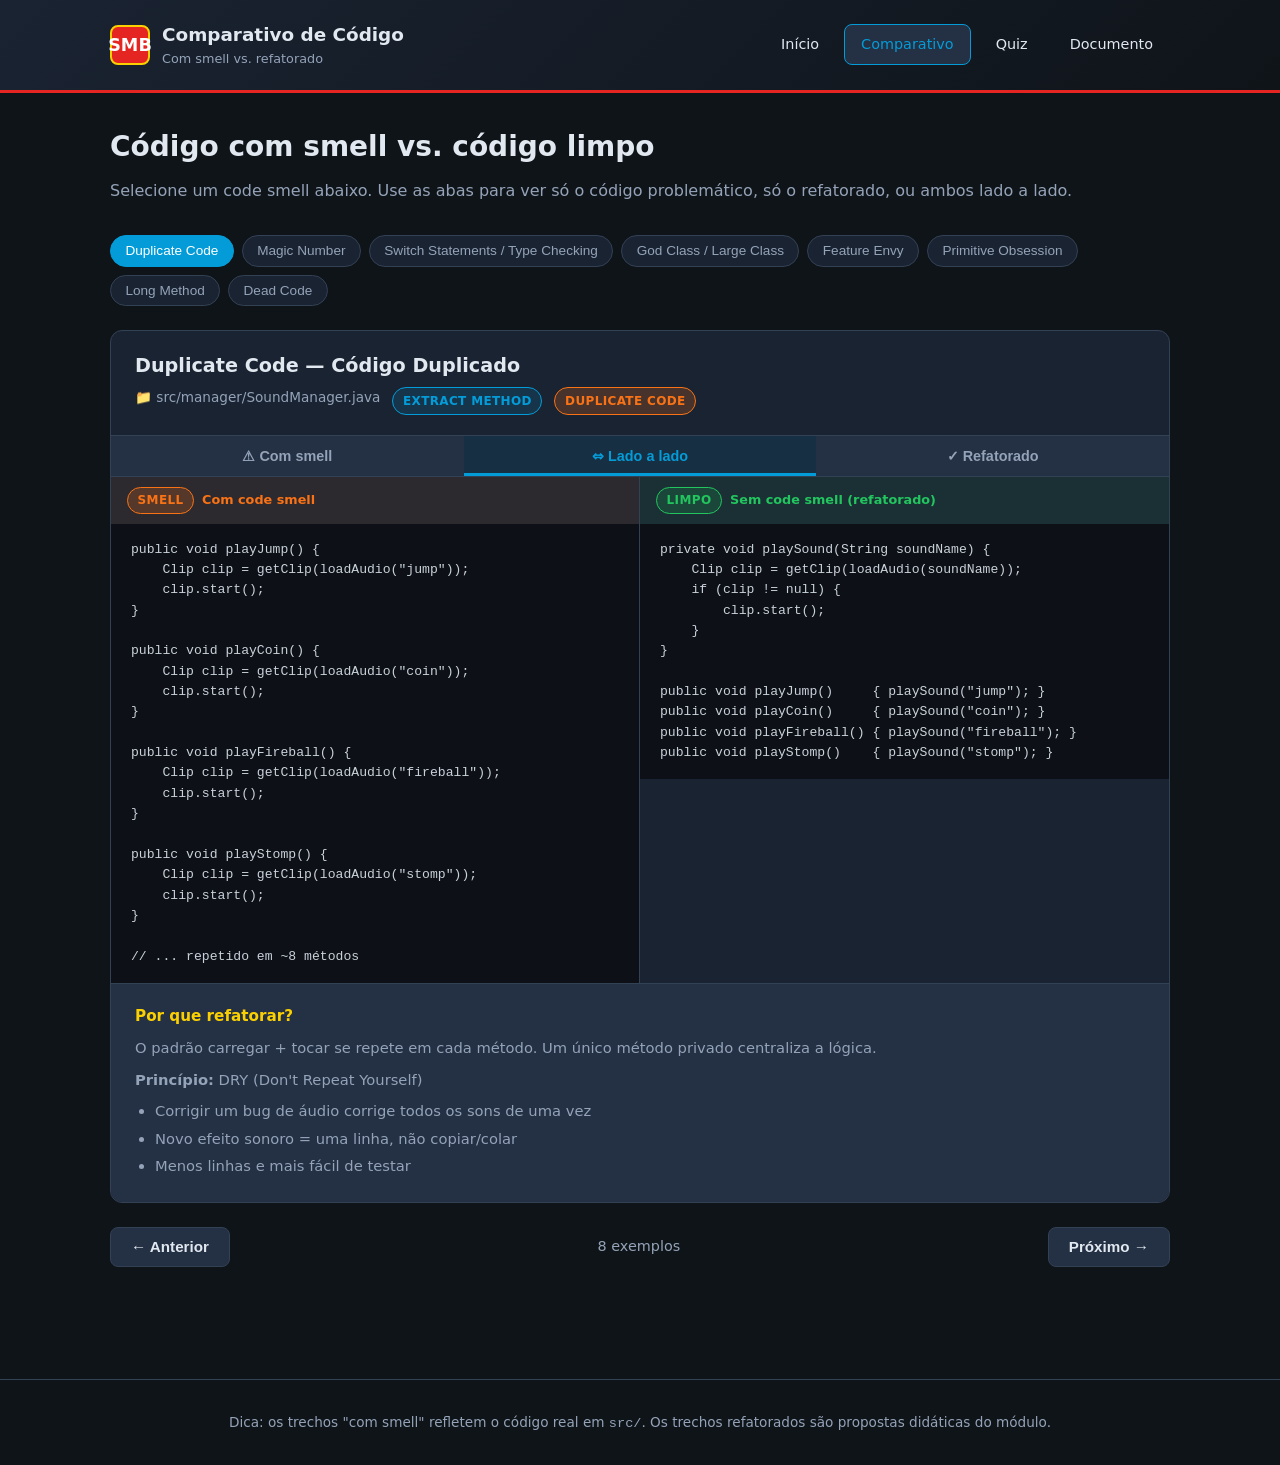
==== docs/interativo/comparativo.html @ 70bccb11 "Commit Inicial" ====
<!DOCTYPE html>
<html lang="pt-BR">
<head>
  <meta charset="UTF-8">
  <meta name="viewport" content="width=device-width, initial-scale=1.0">
  <title>Comparativo — Code Smells | Caso Prático</title>
  <link rel="stylesheet" href="css/style.css">
</head>
<body>
  <header class="site-header">
    <div class="container">
      <div class="logo">
        <div class="logo-icon">SMB</div>
        <div>
          <h1>Comparativo de Código</h1>
          <p>Com smell vs. refatorado</p>
        </div>
      </div>
      <nav>
        <a href="index.html">Início</a>
        <a href="comparativo.html" class="active">Comparativo</a>
        <a href="quiz.html">Quiz</a>
        <a href="../CASO-PRATICO-REFATORACAO.md">Documento</a>
      </nav>
    </div>
  </header>

  <main class="container">
    <h2 class="page-title">Código com smell vs. código limpo</h2>
    <p class="page-subtitle">
      Selecione um code smell abaixo. Use as abas para ver só o código problemático,
      só o refatorado, ou ambos lado a lado.
    </p>

    <div class="smell-nav" id="smell-nav"></div>

    <div id="comparison-panel" class="comparison-panel"></div>

    <div class="comparison-nav-buttons">
      <button class="btn btn-secondary" id="prev-btn">← Anterior</button>
      <span id="comparison-counter" style="color:var(--muted);align-self:center;font-size:0.9rem"></span>
      <button class="btn btn-secondary" id="next-btn">Próximo →</button>
    </div>
  </main>

  <footer>
    Dica: os trechos "com smell" refletem o código real em <code>src/</code>.
    Os trechos refatorados são propostas didáticas do módulo.
  </footer>

  <script src="js/comparativo-data.js"></script>
  <script src="js/comparativo.js"></script>
</body>
</html>
---- docs/interativo/css/style.css ----
:root {
  --bg: #0f1419;
  --surface: #1a2332;
  --surface-2: #243044;
  --border: #334155;
  --text: #e2e8f0;
  --muted: #94a3b8;
  --mario-red: #e52521;
  --mario-blue: #049cd8;
  --mario-yellow: #fbd000;
  --mario-green: #43b047;
  --smell: #f97316;
  --clean: #22c55e;
  --wrong: #ef4444;
  --correct: #22c55e;
  --radius: 12px;
  --font: "Segoe UI", system-ui, -apple-system, sans-serif;
  --mono: "Cascadia Code", "Consolas", "Monaco", monospace;
}

* {
  box-sizing: border-box;
  margin: 0;
  padding: 0;
}

body {
  font-family: var(--font);
  background: var(--bg);
  color: var(--text);
  line-height: 1.6;
  min-height: 100vh;
}

a {
  color: var(--mario-blue);
  text-decoration: none;
}

a:hover {
  text-decoration: underline;
}

.container {
  max-width: 1100px;
  margin: 0 auto;
  padding: 2rem 1.25rem 4rem;
}

.site-header {
  background: linear-gradient(135deg, #1a2332 0%, #0f1419 100%);
  border-bottom: 3px solid var(--mario-red);
  padding: 1.25rem 0;
}

.site-header .container {
  padding-top: 0;
  padding-bottom: 0;
  display: flex;
  align-items: center;
  justify-content: space-between;
  flex-wrap: wrap;
  gap: 1rem;
}

.logo {
  display: flex;
  align-items: center;
  gap: 0.75rem;
}

.logo-icon {
  width: 40px;
  height: 40px;
  background: var(--mario-red);
  border-radius: 8px;
  display: flex;
  align-items: center;
  justify-content: center;
  font-weight: 800;
  font-size: 1.1rem;
  color: white;
  border: 2px solid var(--mario-yellow);
}

.logo h1 {
  font-size: 1.15rem;
  font-weight: 700;
}

.logo p {
  font-size: 0.8rem;
  color: var(--muted);
}

nav {
  display: flex;
  gap: 0.5rem;
  flex-wrap: wrap;
}

nav a {
  padding: 0.5rem 1rem;
  border-radius: 8px;
  color: var(--text);
  font-size: 0.9rem;
  border: 1px solid transparent;
  text-decoration: none;
}

nav a:hover {
  background: var(--surface-2);
  text-decoration: none;
}

nav a.active {
  background: var(--surface-2);
  border-color: var(--mario-blue);
  color: var(--mario-blue);
}

.hero {
  text-align: center;
  padding: 3rem 0 2rem;
}

.hero h2 {
  font-size: clamp(1.5rem, 4vw, 2.2rem);
  margin-bottom: 0.75rem;
}

.hero p {
  color: var(--muted);
  max-width: 640px;
  margin: 0 auto 2rem;
}

.card-grid {
  display: grid;
  grid-template-columns: repeat(auto-fit, minmax(280px, 1fr));
  gap: 1.25rem;
}

.card {
  background: var(--surface);
  border: 1px solid var(--border);
  border-radius: var(--radius);
  padding: 1.5rem;
  transition: transform 0.15s, border-color 0.15s;
}

.card:hover {
  transform: translateY(-2px);
  border-color: var(--mario-blue);
}

.card h3 {
  margin-bottom: 0.5rem;
  font-size: 1.1rem;
}

.card p {
  color: var(--muted);
  font-size: 0.95rem;
  margin-bottom: 1.25rem;
}

.btn {
  display: inline-flex;
  align-items: center;
  gap: 0.5rem;
  padding: 0.65rem 1.25rem;
  border-radius: 8px;
  font-weight: 600;
  font-size: 0.95rem;
  border: none;
  cursor: pointer;
  text-decoration: none;
  transition: opacity 0.15s, transform 0.1s;
}

.btn:hover {
  opacity: 0.9;
  text-decoration: none;
  transform: translateY(-1px);
}

.btn-primary {
  background: var(--mario-red);
  color: white;
}

.btn-secondary {
  background: var(--surface-2);
  color: var(--text);
  border: 1px solid var(--border);
}

.btn-success {
  background: var(--mario-green);
  color: white;
}

.page-title {
  margin-bottom: 0.5rem;
  font-size: 1.75rem;
}

.page-subtitle {
  color: var(--muted);
  margin-bottom: 2rem;
}

/* Comparativo */

.smell-nav {
  display: flex;
  flex-wrap: wrap;
  gap: 0.5rem;
  margin-bottom: 1.5rem;
}

.smell-tab {
  padding: 0.45rem 0.9rem;
  border-radius: 999px;
  border: 1px solid var(--border);
  background: var(--surface);
  color: var(--muted);
  font-size: 0.85rem;
  cursor: pointer;
  transition: all 0.15s;
}

.smell-tab:hover {
  border-color: var(--mario-blue);
  color: var(--text);
}

.smell-tab.active {
  background: var(--mario-blue);
  border-color: var(--mario-blue);
  color: white;
}

.comparison-panel {
  background: var(--surface);
  border: 1px solid var(--border);
  border-radius: var(--radius);
  overflow: hidden;
}

.comparison-header {
  padding: 1.25rem 1.5rem;
  border-bottom: 1px solid var(--border);
}

.comparison-header h3 {
  font-size: 1.2rem;
  margin-bottom: 0.35rem;
}

.comparison-meta {
  display: flex;
  flex-wrap: wrap;
  gap: 0.75rem;
  font-size: 0.85rem;
  color: var(--muted);
}

.badge {
  display: inline-block;
  padding: 0.2rem 0.6rem;
  border-radius: 999px;
  font-size: 0.75rem;
  font-weight: 700;
  text-transform: uppercase;
  letter-spacing: 0.03em;
}

.badge-smell {
  background: rgba(249, 115, 22, 0.2);
  color: var(--smell);
  border: 1px solid var(--smell);
}

.badge-clean {
  background: rgba(34, 197, 94, 0.15);
  color: var(--clean);
  border: 1px solid var(--clean);
}

.badge-technique {
  background: rgba(4, 156, 216, 0.15);
  color: var(--mario-blue);
  border: 1px solid var(--mario-blue);
}

.view-toggle {
  display: flex;
  gap: 0;
  border-bottom: 1px solid var(--border);
}

.view-toggle button {
  flex: 1;
  padding: 0.75rem;
  border: none;
  background: var(--surface-2);
  color: var(--muted);
  font-weight: 600;
  cursor: pointer;
  font-size: 0.9rem;
  transition: all 0.15s;
}

.view-toggle button.active-smell {
  background: rgba(249, 115, 22, 0.12);
  color: var(--smell);
  box-shadow: inset 0 -3px 0 var(--smell);
}

.view-toggle button.active-clean {
  background: rgba(34, 197, 94, 0.1);
  color: var(--clean);
  box-shadow: inset 0 -3px 0 var(--clean);
}

.view-toggle button.active-both {
  background: rgba(4, 156, 216, 0.1);
  color: var(--mario-blue);
  box-shadow: inset 0 -3px 0 var(--mario-blue);
}

.code-views {
  display: grid;
  grid-template-columns: 1fr;
}

.code-views.split {
  grid-template-columns: 1fr 1fr;
}

@media (max-width: 768px) {
  .code-views.split {
    grid-template-columns: 1fr;
  }
}

.code-block-wrap {
  border-right: 1px solid var(--border);
}

.code-block-wrap:last-child {
  border-right: none;
}

.code-block-label {
  padding: 0.6rem 1rem;
  font-size: 0.8rem;
  font-weight: 700;
  display: flex;
  align-items: center;
  gap: 0.5rem;
}

.code-block-label.smell-label {
  background: rgba(249, 115, 22, 0.08);
  color: var(--smell);
}

.code-block-label.clean-label {
  background: rgba(34, 197, 94, 0.08);
  color: var(--clean);
}

.code-block {
  margin: 0;
  padding: 1rem 1.25rem;
  overflow-x: auto;
  font-family: var(--mono);
  font-size: 0.82rem;
  line-height: 1.55;
  background: #0d1117;
  color: #c9d1d9;
  min-height: 200px;
  white-space: pre;
}

.comparison-explanation {
  padding: 1.25rem 1.5rem;
  border-top: 1px solid var(--border);
  background: var(--surface-2);
}

.comparison-explanation h4 {
  font-size: 0.95rem;
  margin-bottom: 0.5rem;
  color: var(--mario-yellow);
}

.comparison-explanation p {
  color: var(--muted);
  font-size: 0.92rem;
}

.comparison-explanation ul {
  margin-top: 0.5rem;
  padding-left: 1.25rem;
  color: var(--muted);
  font-size: 0.92rem;
}

.comparison-explanation li {
  margin-bottom: 0.25rem;
}

.comparison-nav-buttons {
  display: flex;
  justify-content: space-between;
  margin-top: 1.5rem;
  gap: 1rem;
}

.hidden {
  display: none !important;
}

/* Quiz */

.quiz-progress {
  background: var(--surface);
  border-radius: 999px;
  height: 8px;
  margin-bottom: 2rem;
  overflow: hidden;
}

.quiz-progress-bar {
  height: 100%;
  background: linear-gradient(90deg, var(--mario-red), var(--mario-yellow));
  transition: width 0.3s;
  border-radius: 999px;
}

.quiz-card {
  background: var(--surface);
  border: 1px solid var(--border);
  border-radius: var(--radius);
  padding: 1.75rem;
}

.quiz-question-number {
  color: var(--mario-blue);
  font-size: 0.85rem;
  font-weight: 700;
  margin-bottom: 0.5rem;
}

.quiz-question-text {
  font-size: 1.15rem;
  margin-bottom: 1.25rem;
}

.quiz-snippet {
  background: #0d1117;
  border: 1px solid var(--border);
  border-radius: 8px;
  padding: 1rem;
  margin-bottom: 1.25rem;
  overflow-x: auto;
}

.quiz-snippet pre {
  font-family: var(--mono);
  font-size: 0.82rem;
  line-height: 1.5;
  white-space: pre-wrap;
}

.quiz-options {
  display: flex;
  flex-direction: column;
  gap: 0.65rem;
}

.quiz-option {
  display: flex;
  align-items: flex-start;
  gap: 0.75rem;
  padding: 0.85rem 1rem;
  border: 2px solid var(--border);
  border-radius: 8px;
  cursor: pointer;
  transition: border-color 0.15s, background 0.15s;
  text-align: left;
  background: var(--surface-2);
  color: var(--text);
  font-size: 0.95rem;
  width: 100%;
}

.quiz-option:hover:not(:disabled) {
  border-color: var(--mario-blue);
}

.quiz-option:disabled {
  cursor: default;
}

.quiz-option.correct {
  border-color: var(--correct);
  background: rgba(34, 197, 94, 0.1);
}

.quiz-option.wrong {
  border-color: var(--wrong);
  background: rgba(239, 68, 68, 0.1);
}

.quiz-option-letter {
  flex-shrink: 0;
  width: 28px;
  height: 28px;
  border-radius: 50%;
  background: var(--border);
  display: flex;
  align-items: center;
  justify-content: center;
  font-weight: 700;
  font-size: 0.85rem;
}

.quiz-feedback {
  margin-top: 1.25rem;
  padding: 1rem 1.25rem;
  border-radius: 8px;
  font-size: 0.95rem;
}

.quiz-feedback.correct {
  background: rgba(34, 197, 94, 0.12);
  border: 1px solid var(--correct);
  color: #86efac;
}

.quiz-feedback.wrong {
  background: rgba(239, 68, 68, 0.12);
  border: 1px solid var(--wrong);
  color: #fca5a5;
}

.quiz-actions {
  margin-top: 1.5rem;
  display: flex;
  gap: 0.75rem;
  flex-wrap: wrap;
}

.quiz-result {
  text-align: center;
  padding: 2rem;
}

.quiz-result-score {
  font-size: 3.5rem;
  font-weight: 800;
  color: var(--mario-yellow);
  line-height: 1;
  margin: 1rem 0;
}

.quiz-result-message {
  font-size: 1.2rem;
  margin-bottom: 0.5rem;
}

.quiz-result-detail {
  color: var(--muted);
  margin-bottom: 2rem;
}

.quiz-review {
  text-align: left;
  margin-top: 2rem;
}

.quiz-review-item {
  background: var(--surface-2);
  border-radius: 8px;
  padding: 1rem;
  margin-bottom: 0.75rem;
  font-size: 0.9rem;
}

.quiz-review-item.correct-item {
  border-left: 4px solid var(--correct);
}

.quiz-review-item.wrong-item {
  border-left: 4px solid var(--wrong);
}

footer {
  text-align: center;
  padding: 2rem;
  color: var(--muted);
  font-size: 0.85rem;
  border-top: 1px solid var(--border);
  margin-top: 3rem;
}
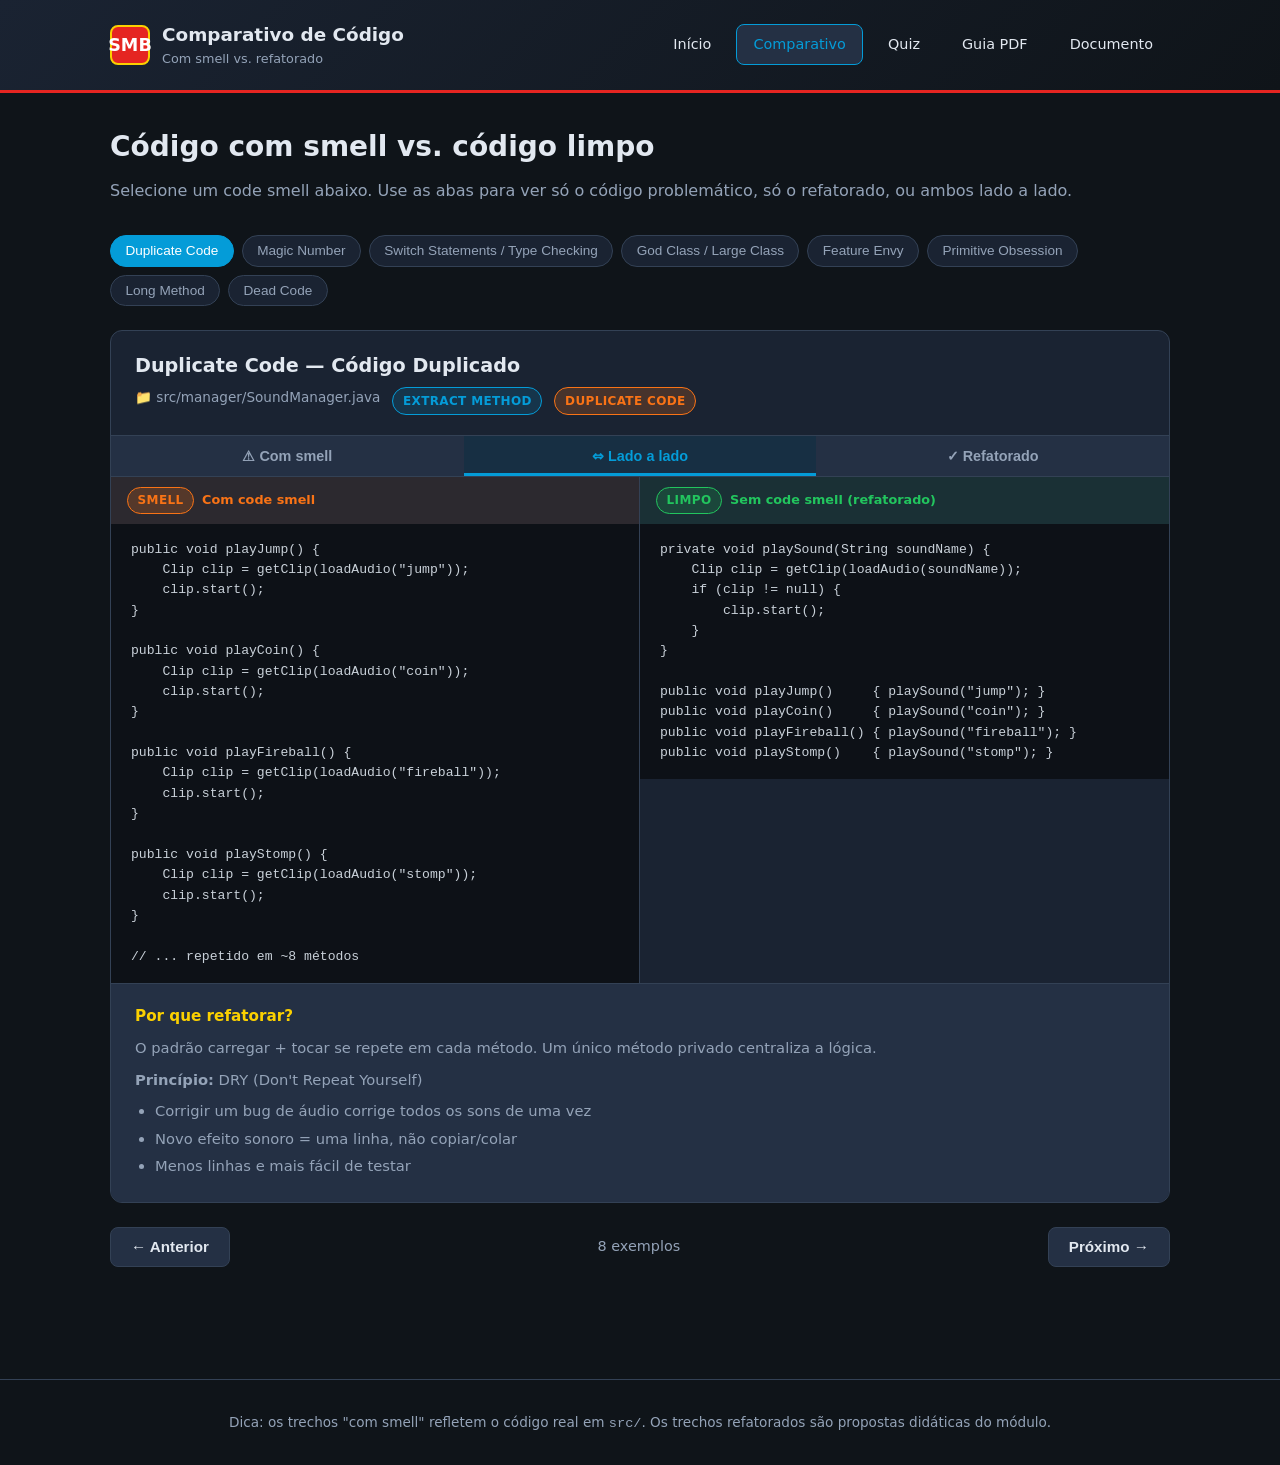
==== commit 8766ea43: "Commit 0.0.1" ====
--- a/docs/interativo/comparativo.html
+++ b/docs/interativo/comparativo.html
@@ -20,6 +20,7 @@
         <a href="index.html">Início</a>
         <a href="comparativo.html" class="active">Comparativo</a>
         <a href="quiz.html">Quiz</a>
+        <a href="guia.html">Guia PDF</a>
         <a href="../CASO-PRATICO-REFATORACAO.md">Documento</a>
       </nav>
     </div>
--- a/docs/interativo/css/style.css
+++ b/docs/interativo/css/style.css
@@ -600,6 +600,72 @@
   border-left: 4px solid var(--wrong);
 }
 
+.quiz-download-section {
+  text-align: left;
+  margin-top: 2rem;
+  padding: 1.5rem;
+  background: var(--surface-2);
+  border: 1px solid var(--border);
+  border-radius: var(--radius);
+}
+
+.quiz-download-section h4 {
+  margin-bottom: 0.35rem;
+  font-size: 1rem;
+}
+
+.quiz-download-section > p {
+  color: var(--muted);
+  font-size: 0.9rem;
+  margin-bottom: 1.25rem;
+}
+
+.quiz-form-grid {
+  display: grid;
+  grid-template-columns: repeat(auto-fit, minmax(220px, 1fr));
+  gap: 1rem;
+  margin-bottom: 1rem;
+}
+
+.form-field {
+  display: flex;
+  flex-direction: column;
+  gap: 0.35rem;
+}
+
+.form-field label {
+  font-size: 0.85rem;
+  font-weight: 600;
+  color: var(--text);
+}
+
+.form-field input {
+  padding: 0.65rem 0.85rem;
+  border-radius: 8px;
+  border: 1px solid var(--border);
+  background: var(--surface);
+  color: var(--text);
+  font-size: 0.95rem;
+  font-family: var(--font);
+}
+
+.form-field input:focus {
+  outline: none;
+  border-color: var(--mario-blue);
+  box-shadow: 0 0 0 2px rgba(4, 156, 216, 0.2);
+}
+
+.form-field input.input-error {
+  border-color: var(--wrong);
+}
+
+.form-error {
+  color: #fca5a5;
+  font-size: 0.85rem;
+  margin-bottom: 0.75rem;
+  min-height: 1.25rem;
+}
+
 footer {
   text-align: center;
   padding: 2rem;
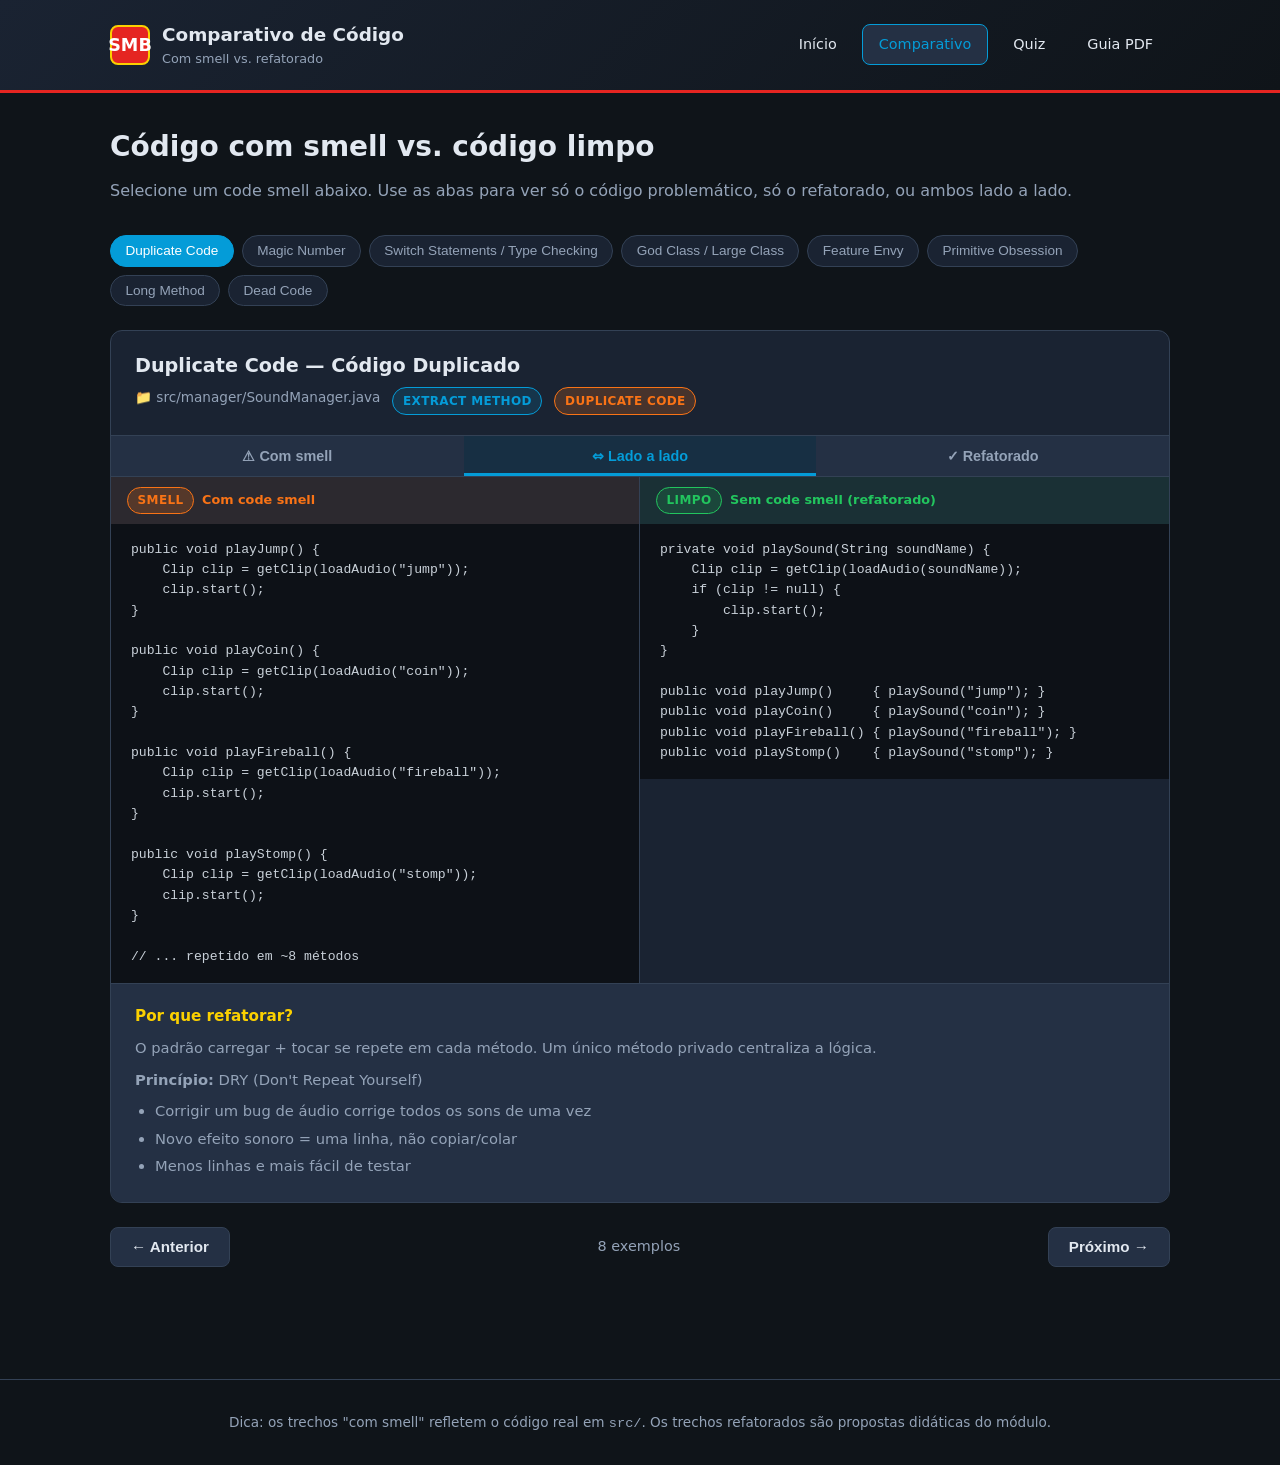
==== commit 2799e253: "Commit 0.0.3" ====
--- a/docs/interativo/comparativo.html
+++ b/docs/interativo/comparativo.html
@@ -21,7 +21,6 @@
         <a href="comparativo.html" class="active">Comparativo</a>
         <a href="quiz.html">Quiz</a>
         <a href="guia.html">Guia PDF</a>
-        <a href="../CASO-PRATICO-REFATORACAO.md">Documento</a>
       </nav>
     </div>
   </header>
--- a/docs/interativo/css/style.css
+++ b/docs/interativo/css/style.css
@@ -503,6 +503,12 @@
   border-color: var(--mario-blue);
 }
 
+.quiz-option.selected:not(:disabled) {
+  border-color: var(--mario-blue);
+  background: rgba(4, 156, 216, 0.12);
+  box-shadow: 0 0 0 1px var(--mario-blue);
+}
+
 .quiz-option:disabled {
   cursor: default;
 }
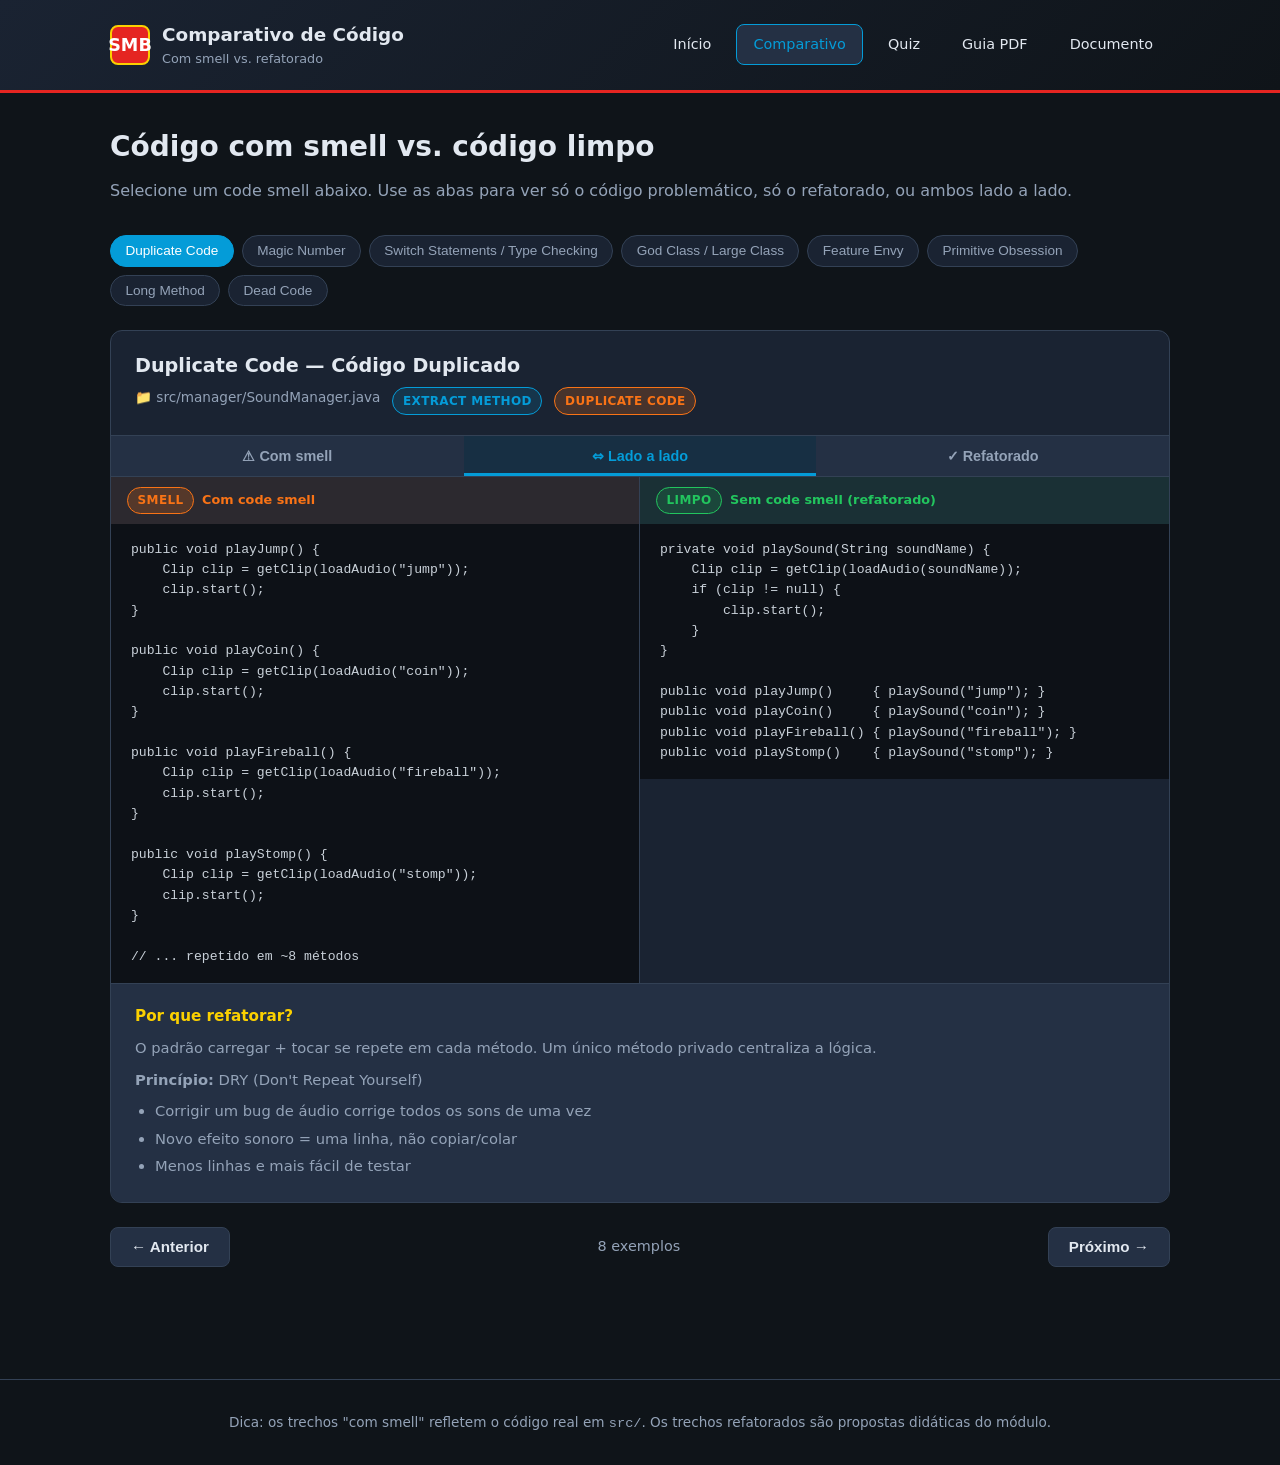
==== commit e8012da2: "Coomit 0.0.4" ====
--- a/docs/interativo/comparativo.html
+++ b/docs/interativo/comparativo.html
@@ -21,6 +21,7 @@
         <a href="comparativo.html" class="active">Comparativo</a>
         <a href="quiz.html">Quiz</a>
         <a href="guia.html">Guia PDF</a>
+        <a href="../CASO-PRATICO-REFATORACAO.md">Documento</a>
       </nav>
     </div>
   </header>
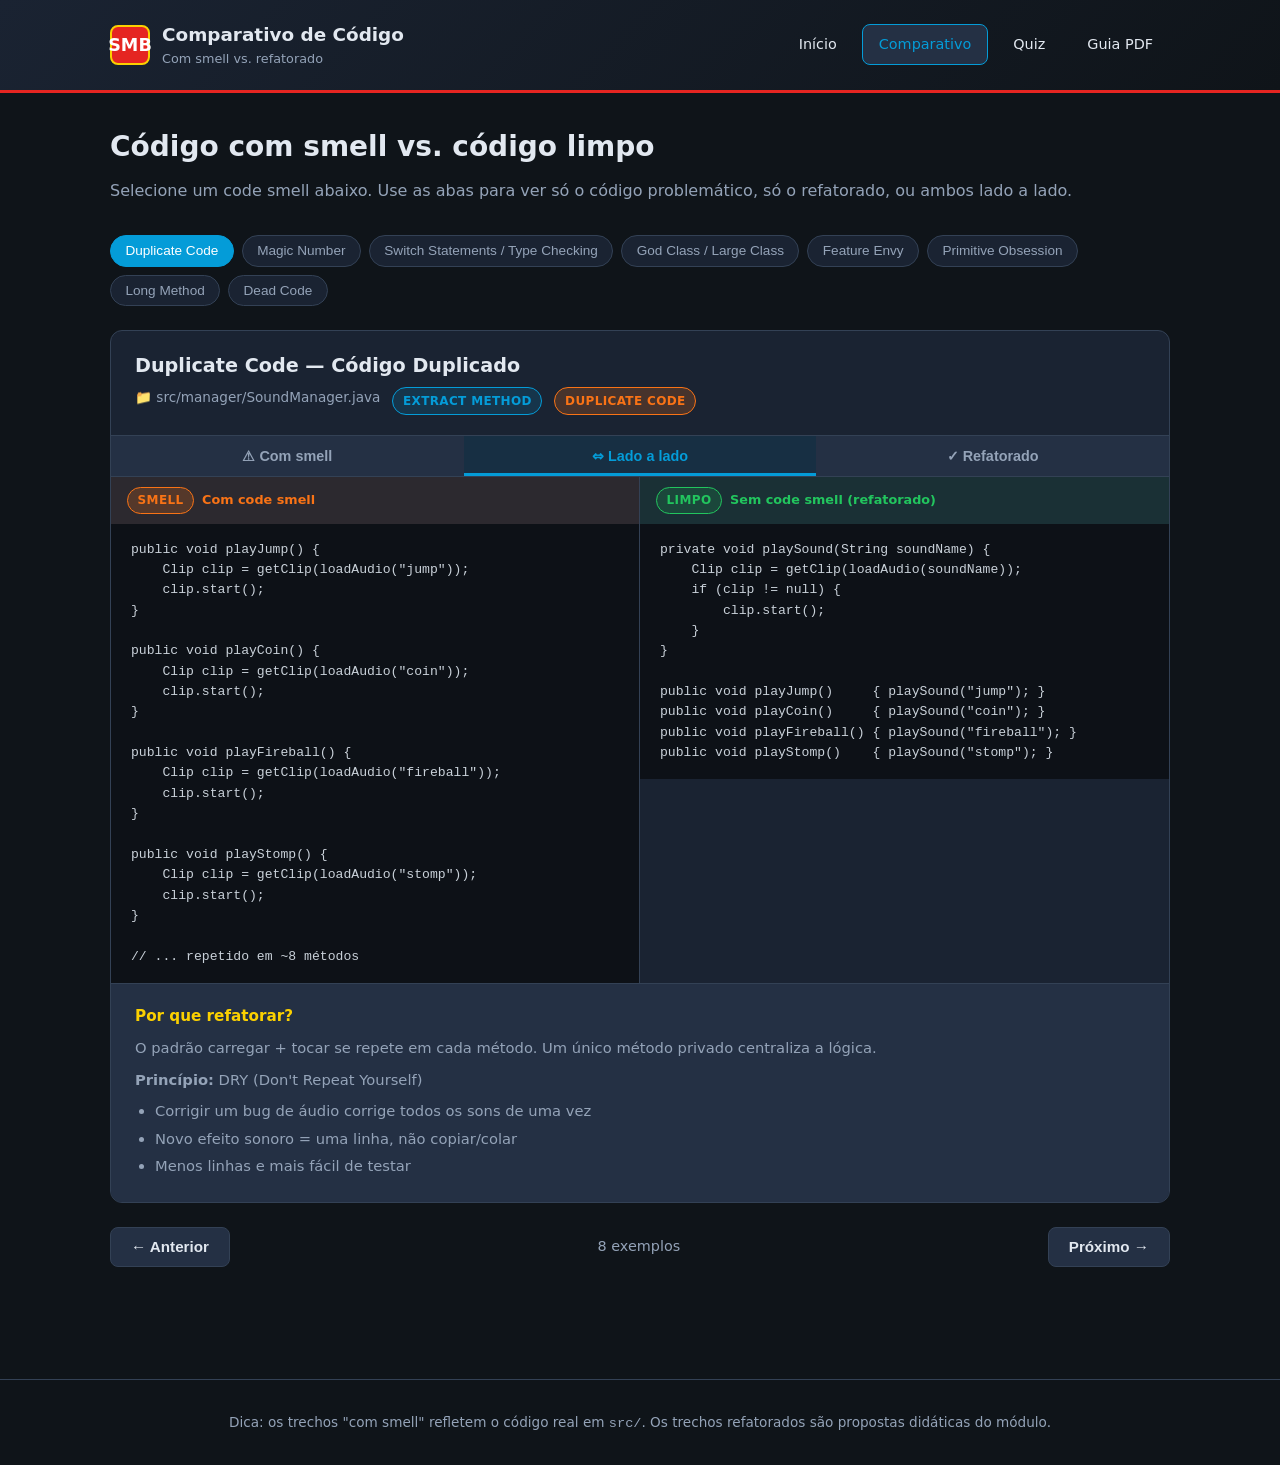
==== commit b3bb5cca: "Atualização Index 2.0" ====
--- a/docs/interativo/comparativo.html
+++ b/docs/interativo/comparativo.html
@@ -21,7 +21,6 @@
         <a href="comparativo.html" class="active">Comparativo</a>
         <a href="quiz.html">Quiz</a>
         <a href="guia.html">Guia PDF</a>
-        <a href="../CASO-PRATICO-REFATORACAO.md">Documento</a>
       </nav>
     </div>
   </header>
